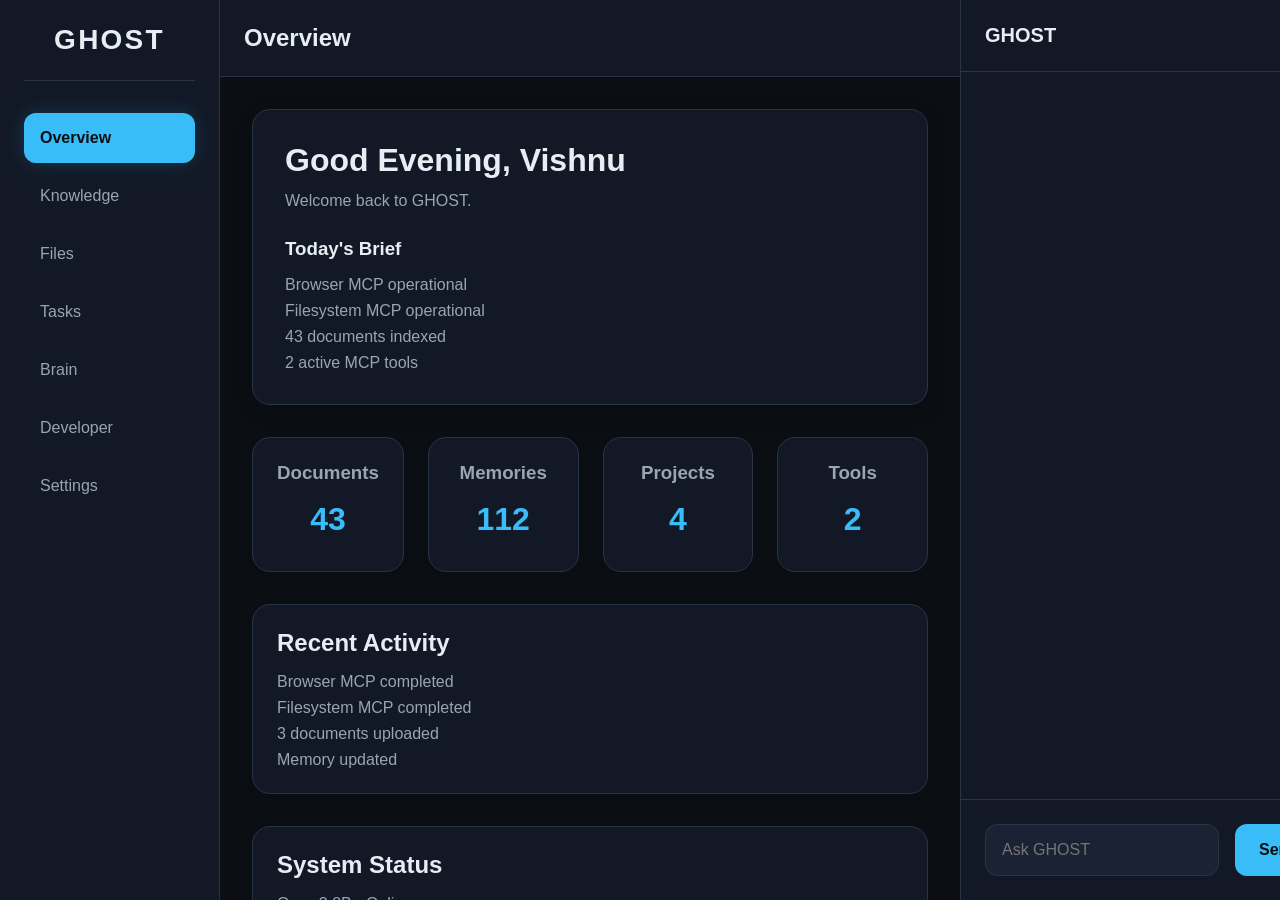
==== templates/index_v2.html @ 29f5d6f5 "Build UI v2 knowledge dashboard" ====
<!DOCTYPE html>
<html lang="en">

<head>
    <meta charset="UTF-8">
    <meta name="viewport" content="width=device-width, initial-scale=1.0">
    <title>GHOST v0.5</title>

    <!-- Core -->
    <link rel="stylesheet" href="/static/css/core/variables.css">
    <link rel="stylesheet" href="/static/css/core/global.css">
    <link rel="stylesheet" href="/static/css/core/animations.css">
    <link rel="stylesheet" href="/static/css/core/responsive.css">

    <!-- Layout -->
    <link rel="stylesheet" href="/static/css/layout/layout.css">

    <!-- Components -->
    <link rel="stylesheet" href="/static/css/components/sidebar.css">
    <link rel="stylesheet" href="/static/css/components/workspace.css">
    <link rel="stylesheet" href="/static/css/components/chat.css">
    <link rel="stylesheet" href="/static/css/components/cards.css">

    <!-- Pages -->
    <link rel="stylesheet" href="/static/css/pages/overview.css">
    <link rel="stylesheet" href="/static/css/pages/knowledge.css">


</head>

<body>

    <div class="app">

        <aside class="sidebar">

            <div class="logo">
                <h1>GHOST</h1>
            </div>

            <nav class="navigation">

                <button class="nav-button active" data-page="overview">
                    Overview
                </button>

                <button class="nav-button" data-page="knowledge">
                    Knowledge
                </button>

                <button class="nav-button" data-page="files">
                    Files
                </button>

                <button class="nav-button" data-page="tasks">
                    Tasks
                </button>

                <button class="nav-button" data-page="brain">
                    Brain
                </button>

                <button class="nav-button" data-page="developer">
                    Developer
                </button>

                <button class="nav-button" data-page="settings">
                    Settings
                </button>

            </nav>

        </aside>

        <main class="workspace">

            <header class="page-header">
                <h2>Overview</h2>
            </header>

            <section id="page-content" class="page-content">

            </section>

        </main>

        <aside class="chat-panel">

            <header class="chat-header">
                <h2>GHOST</h2>
            </header>

            <section id="chat-history">

            </section>

            <footer class="chat-input">

                <input id="message" type="text" placeholder="Ask GHOST">

                <button>
                    Send
                </button>

            </footer>

        </aside>

    </div>


    <script src="/static/js/pages.js"></script>
    <script src="/static/js/navigation.js"></script>
    <script src="/static/js/app.js"></script>

</body>

</html>
---- static/css/core/variables.css ----
:root {

    /* ==========================================
        COLORS
    ========================================== */

    /* Backgrounds */
    --bg-primary: #0B0F14;
    --bg-secondary: #121826;
    --bg-tertiary: #1A2233;
    --bg-hover: #222C3F;

    /* Borders */
    --border-color: #2B3445;


    /* ==========================================
        TEXT
    ========================================== */

    --text-primary: #E6EDF3;
    --text-secondary: #9AA4B2;
    --text-muted: #6B7280;

    /* ==========================================
       ACCENTS
    ========================================== */

    --accent-primary: #38BDF8;
    --accent-secondary: #8B5CF6;

    /* ==========================================
       STATUS
    ========================================== */

    --success: #22C55E;
    --warning: #F59E0B;
    --danger: #EF4444;

    /* ==========================================
       SPACING
    ========================================== */

    --space-xs: 4px;
    --space-sm: 8px;
    --space-md: 16px;
    --space-lg: 24px;
    --space-xl: 32px;
    --space-2xl: 48px;

    /* ==========================================
       BORDER RADIUS
    ========================================== */

    --radius-sm: 8px;
    --radius-md: 12px;
    --radius-lg: 18px;
    --radius-xl: 24px;

    /* ==========================================
       SHADOWS
    ========================================== */

    --shadow-sm: 0 2px 6px rgba(0,0,0,0.15);

    --shadow-md: 0 6px 20px rgba(0,0,0,0.25);

    --shadow-lg: 0 12px 32px rgba(0,0,0,0.35);

    --shadow-glow: 0 0 20px rgba(56,189,248,0.20);

    /* ==========================================
       TRANSITIONS
    ========================================== */

    --transition-fast: 0.15s ease;
    --transition-normal: 0.25s ease;
    --transition-slow: 0.4s ease;

    /* ==========================================
       SIDEBAR
    ========================================== */

    --sidebar-width: 260px;

    /* ==========================================
       CHAT
    ========================================== */

    --chat-width: 380px;

}
---- static/css/core/global.css ----
/* =====================================================
   RESET
===================================================== */

*,
*::before,
*::after {
  margin: 0;
  padding: 0;
  box-sizing: border-box;
}

/* =====================================================
   ROOT
===================================================== */

html {
  font-size: 16px;
  scroll-behavior: smooth;
}

/* =====================================================
   BODY
===================================================== */

html,
body {
  width: 100%;
  height: 100%;
}

body {
  background: var(--bg-primary);
  color: var(--text-primary);

  font-family: "Inter", sans-serif;

  overflow: hidden;

  -webkit-font-smoothing: antialiased;
  -moz-osx-font-smoothing: grayscale;
}

/* =====================================================
   MEDIA
===================================================== */

img,
picture,
svg {
  display: block;
  max-width: 100%;
}

/* =====================================================
   BUTTONS
===================================================== */

button {
  border: none;
  outline: none;

  background: transparent;
  color: inherit;
  font: inherit;
  cursor: pointer;
}

/* =====================================================
   INPUTS
===================================================== */

input,
textarea,
select {
  border: none;
  outline: none;

  background: transparent;
  color: inherit;
  font: inherit;
}

/* =====================================================
   LINKS
===================================================== */

a {
  color: inherit;
  text-decoration: none;
}

/* =====================================================
   LISTS
===================================================== */

ul,
ol {
  list-style: none;
}
---- static/css/core/animations.css ----
/* =====================================================
   TRANSITIONS
===================================================== */

* {
    transition:
        background var(--transition-normal),
        color var(--transition-normal),
        border-color var(--transition-normal),
        box-shadow var(--transition-normal);
}

/* =====================================================
   FADE
===================================================== */

.fade-in {
    animation: fadeIn .3s ease;
}

@keyframes fadeIn {

    from {
        opacity: 0;
        transform: translateY(8px);
    }

    to {
        opacity: 1;
        transform: translateY(0);
    }

}

/* =====================================================
   GLOW
===================================================== */

.glow:hover {
    box-shadow: var(--shadow-glow);
}
---- static/css/core/responsive.css ----
/* =====================================================
   LAPTOP
===================================================== */

@media (max-width: 1400px) {

    :root {
        --sidebar-width: 220px;
        --chat-width: 320px;
    }

}

/* =====================================================
   TABLET
===================================================== */

@media (max-width: 1024px) {

    .app {

        grid-template-columns:
            80px
            1fr;

    }

    .chat-panel {
        display: none;
    }

}

/* =====================================================
   MOBILE
===================================================== */

@media (max-width: 768px) {

    .app {
        display: flex;
        flex-direction: column;
    }

    .sidebar {
        display: none;
    }

}
---- static/css/layout/layout.css ----
/* =====================================================
   APPLICATION LAYOUT
===================================================== */

.app {
  display: grid;

  grid-template-columns:
    var(--sidebar-width)
    1fr
    var(--chat-width);

  width: 100%;
  height: 100vh;

  background: var(--bg-primary);
}

/* =====================================================
   SIDEBAR
===================================================== */

.sidebar {
  display: flex;
  flex-direction: column;

  background: var(--bg-secondary);

  border-right: 1px solid var(--border-color);

  overflow: hidden;
}

/* =====================================================
   WORKSPACE
===================================================== */

.workspace {
  display: flex;
  flex-direction: column;

  background: var(--bg-primary);

  overflow: hidden;
}

/* =====================================================
   CHAT PANEL
===================================================== */

.chat-panel {
  display: flex;
  flex-direction: column;

  background: var(--bg-secondary);

  border-left: 1px solid var(--border-color);

  overflow: hidden;
}

/* =====================================================
   PAGE STRUCTURE
===================================================== */

.page-header {
  flex-shrink: 0;
}

.page-content {
  flex: 1;

  overflow-y: auto;
}

/* =====================================================
   CHAT STRUCTURE
===================================================== */

.chat-header {
  flex-shrink: 0;
}

#chat-history {
  flex: 1;

  overflow-y: auto;
}

.chat-input {
  flex-shrink: 0;
}
---- static/css/components/sidebar.css ----
/* =====================================================
   SIDEBAR
===================================================== */

.sidebar {
    padding: var(--space-lg);

    display: flex;
    flex-direction: column;
    gap: var(--space-xl);
}

/* =====================================================
   LOGO
===================================================== */

.logo {
    display: flex;
    align-items: center;
    justify-content: center;

    padding-bottom: var(--space-lg);

    border-bottom: 1px solid var(--border-color);
}

.logo h1 {
    font-size: 1.75rem;
    font-weight: 700;

    color: var(--text-primary);

    letter-spacing: 0.08em;
}

/* =====================================================
   NAVIGATION
===================================================== */

.navigation {
    display: flex;
    flex-direction: column;

    gap: var(--space-sm);
}

/* =====================================================
   NAVIGATION BUTTONS
===================================================== */

.navigation button {
    width: 100%;

    display: flex;
    align-items: center;

    padding: var(--space-md);

    border-radius: var(--radius-md);

    color: var(--text-secondary);

    transition: var(--transition-normal);
}

.navigation button:hover {
    background: var(--bg-hover);

    color: var(--text-primary);
}

.navigation button.active {
    background: var(--accent-primary);

    color: var(--bg-primary);

    font-weight: 600;

    box-shadow: var(--shadow-glow);
}
---- static/css/components/workspace.css ----
/* =====================================================
   WORKSPACE
===================================================== */

.workspace {
  display: flex;
  flex-direction: column;

  background: var(--bg-primary);
}

/* =====================================================
   PAGE HEADER
===================================================== */

.page-header {
  display: flex;
  align-items: center;
  justify-content: space-between;

  padding: var(--space-lg);

  border-bottom: 1px solid var(--border-color);

  background: var(--bg-secondary);

  flex-shrink: 0;
}

.page-header h2 {
  font-size: 1.5rem;
  font-weight: 600;

  color: var(--text-primary);
}

/* =====================================================
   PAGE CONTENT
===================================================== */

.page-content {
  flex: 1;

  padding: var(--space-xl);

  overflow-y: auto;
}

/* =====================================================
   WELCOME SECTION
===================================================== */

.page-content h1 {
  font-size: 2.5rem;
  font-weight: 700;

  color: var(--text-primary);

  margin-bottom: var(--space-md);
}

.page-content p {
  font-size: 1rem;
  line-height: 1.7;

  color: var(--text-secondary);
}

/* =====================================================
   CONTENT CONTAINER
===================================================== */

.content-wrapper {
  display: flex;
  flex-direction: column;

  gap: var(--space-xl);
}

/* =====================================================
   SECTION
===================================================== */

.section {
  display: flex;
  flex-direction: column;

  gap: var(--space-lg);
}
---- static/css/components/chat.css ----
/* =====================================================
   CHAT PANEL
===================================================== */

.chat-panel {
    display: flex;
    flex-direction: column;

    background: var(--bg-secondary);
}

/* =====================================================
   CHAT HEADER
===================================================== */

.chat-header {
    display: flex;
    align-items: center;
    justify-content: space-between;

    padding: var(--space-lg);

    border-bottom: 1px solid var(--border-color);

    background: var(--bg-secondary);
}

.chat-header h2 {
    font-size: 1.25rem;
    font-weight: 600;
}

/* =====================================================
   CHAT HISTORY
===================================================== */

#chat-history {
    flex: 1;

    padding: var(--space-lg);

    overflow-y: auto;

    display: flex;
    flex-direction: column;
    gap: var(--space-md);
}

/* =====================================================
   CHAT INPUT
===================================================== */

.chat-input {
    display: flex;
    gap: var(--space-md);

    padding: var(--space-lg);

    border-top: 1px solid var(--border-color);

    background: var(--bg-secondary);
}

.chat-input input {
    flex: 1;

    padding: var(--space-md);

    background: var(--bg-tertiary);

    border: 1px solid var(--border-color);

    border-radius: var(--radius-md);

    color: var(--text-primary);
}

.chat-input button {
    padding: var(--space-md) var(--space-lg);

    border-radius: var(--radius-md);

    background: var(--accent-primary);

    color: var(--bg-primary);

    font-weight: 600;

    transition: var(--transition-normal);
}

.chat-input button:hover {
    box-shadow: var(--shadow-glow);
}
---- static/css/components/cards.css ----
/* =====================================================
   CARD
===================================================== */

.card {
  background: var(--bg-secondary);

  border: 1px solid var(--border-color);

  border-radius: var(--radius-lg);

  padding: var(--space-lg);

  box-shadow: var(--shadow-sm);
}

/* =====================================================
   CARD TITLE
===================================================== */

.card-title {
  margin-bottom: var(--space-md);

  color: var(--text-primary);

  font-size: 1.2rem;
  font-weight: 600;
}

/* =====================================================
   CARD BODY
===================================================== */

.card-body {
  color: var(--text-secondary);

  line-height: 1.7;
}

/* =====================================================
   CARD HOVER
===================================================== */

.card:hover {
  transform: translateY(-2px);

  box-shadow: var(--shadow-md);
}
---- static/css/pages/overview.css ----
/* =====================================================
   OVERVIEW
===================================================== */

.overview {
  display: flex;
  flex-direction: column;

  gap: var(--space-xl);
}

/* =====================================================
   HERO CARD
===================================================== */

.hero-card {
  background: var(--bg-secondary);

  border: 1px solid var(--border-color);

  border-radius: var(--radius-lg);

  padding: var(--space-xl);

  box-shadow: var(--shadow-md);
}

.hero-card h1 {
  font-size: 2rem;
  font-weight: 700;

  margin-bottom: var(--space-sm);
}

.hero-card p {
  margin-bottom: var(--space-lg);

  color: var(--text-secondary);
}

/* =====================================================
   DAILY BRIEF
===================================================== */

.daily-brief h3 {
  margin-bottom: var(--space-md);
}

.daily-brief ul {
  display: flex;
  flex-direction: column;

  gap: var(--space-sm);
}

.daily-brief li {
  color: var(--text-secondary);
}

/* =====================================================
   STATS GRID
===================================================== */

.stats-grid {
  display: grid;

  grid-template-columns: repeat(4, 1fr);

  gap: var(--space-lg);
}

.stats-grid .card {
  text-align: center;
}

.stats-grid h3 {
  margin-bottom: var(--space-sm);

  color: var(--text-secondary);
}

.stats-grid p {
  font-size: 2rem;
  font-weight: 700;

  color: var(--accent-primary);
}

/* =====================================================
   RECENT ACTIVITY
===================================================== */

.recent-activity ul,
.system-status ul {
  margin-top: var(--space-md);

  display: flex;
  flex-direction: column;

  gap: var(--space-sm);
}

.recent-activity li,
.system-status li {
  color: var(--text-secondary);
}
---- static/css/pages/knowledge.css ----
.knowledge-page {
  display: flex;
  flex-direction: column;
  gap: var(--space-xl);
}

.knowledge-header h1 {
  margin-bottom: var(--space-sm);
}

.knowledge-header p {
  color: var(--text-secondary);
}

.knowledge-stats {
  display: grid;
  grid-template-columns: repeat(4, 1fr);
  gap: var(--space-lg);
}

.knowledge-stats .card {
  text-align: center;
}

.knowledge-stats p {
  font-size: 2rem;
  font-weight: 700;
  color: var(--accent-primary);
}
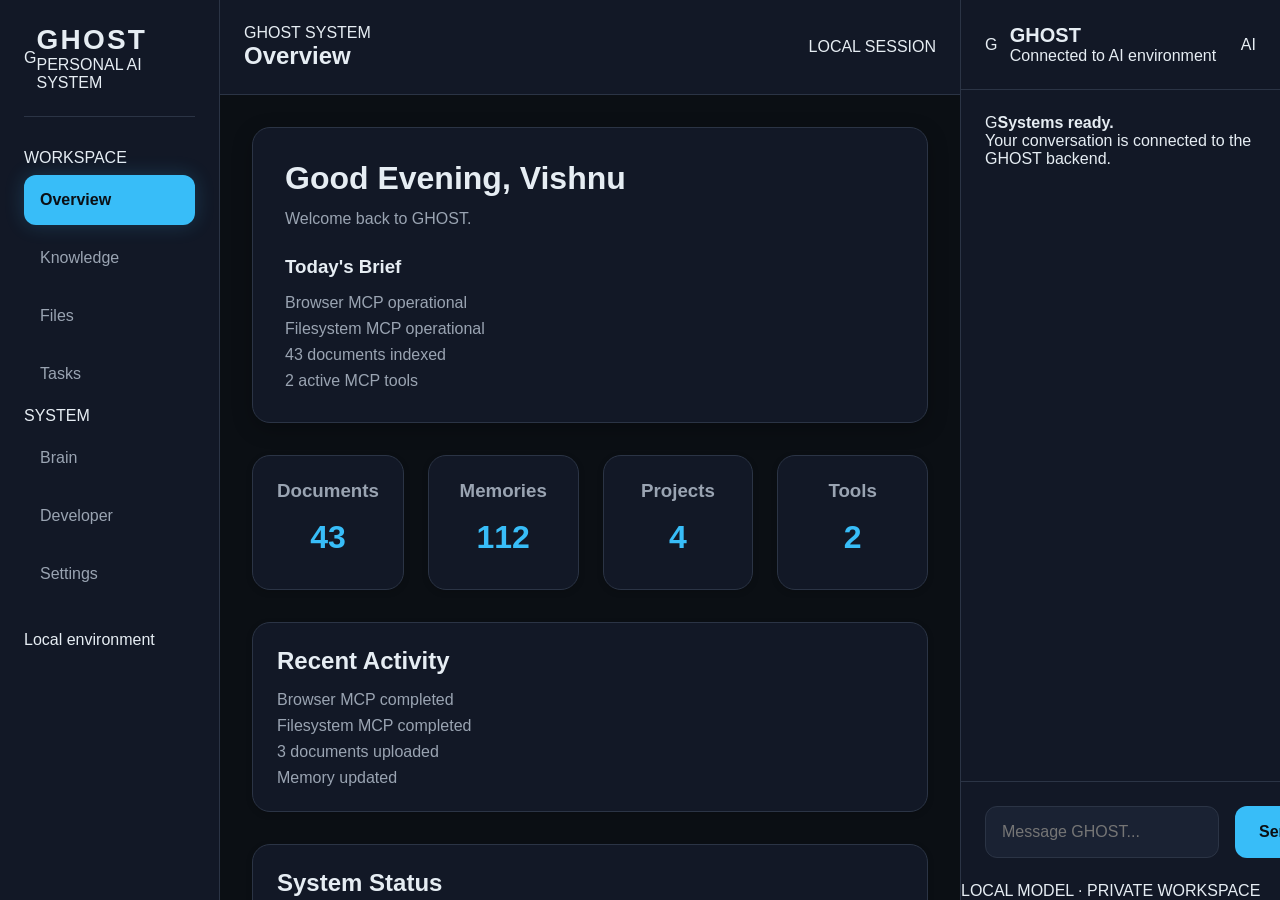
==== commit ee3c2824: "Integrate UI v2 layout and interaction foundation" ====
--- a/templates/index_v2.html
+++ b/templates/index_v2.html
@@ -1,118 +1,87 @@
 <!DOCTYPE html>
 <html lang="en">
+<head>
+  <meta charset="UTF-8">
+  <meta name="viewport" content="width=device-width, initial-scale=1.0">
+  <meta name="theme-color" content="#0b1018">
+  <title>GHOST</title>
+  <link rel="preconnect" href="https://fonts.googleapis.com">
+  <link rel="preconnect" href="https://fonts.gstatic.com" crossorigin>
+  <link href="https://fonts.googleapis.com/css2?family=DM+Sans:wght@400;500;600;700&family=Space+Grotesk:wght@400;500;600;700&display=swap" rel="stylesheet">
+  <link rel="stylesheet" href="/static/css/core/variables.css">
+  <link rel="stylesheet" href="/static/css/core/global.css">
+  <link rel="stylesheet" href="/static/css/core/animations.css">
+  <link rel="stylesheet" href="/static/css/core/responsive.css">
+  <link rel="stylesheet" href="/static/css/layout/layout.css">
+  <link rel="stylesheet" href="/static/css/components/sidebar.css">
+  <link rel="stylesheet" href="/static/css/components/workspace.css">
+  <link rel="stylesheet" href="/static/css/components/chat.css">
+  <link rel="stylesheet" href="/static/css/components/cards.css">
+  <link rel="stylesheet" href="/static/css/pages/overview.css">
+  <link rel="stylesheet" href="/static/css/pages/knowledge.css">
+  <link rel="stylesheet" href="/static/css/pages/files.css">
+  <link rel="stylesheet" href="/static/css/pages/brain.css">
+  <link rel="stylesheet" href="/static/css/pages/tasks.css">
+  <link rel="stylesheet" href="/static/css/pages/developer.css">
+  <link rel="stylesheet" href="/static/css/pages/settings.css">
+</head>
+<body>
+  <div class="app">
+    <aside class="sidebar">
+      <div class="logo">
+        <div class="logo-mark" aria-hidden="true">G</div>
+        <div><h1>GHOST</h1><span>PERSONAL AI SYSTEM</span></div>
+      </div>
+      <nav class="navigation" aria-label="Main navigation">
+        <span class="nav-section-label">WORKSPACE</span>
+        <button class="nav-button active" data-page="overview" aria-current="page"><span class="nav-indicator"></span>Overview</button>
+        <button class="nav-button" data-page="knowledge"><span class="nav-indicator"></span>Knowledge</button>
+        <button class="nav-button" data-page="files"><span class="nav-indicator"></span>Files</button>
+        <button class="nav-button" data-page="tasks"><span class="nav-indicator"></span>Tasks</button>
+        <span class="nav-section-label">SYSTEM</span>
+        <button class="nav-button" data-page="brain"><span class="nav-indicator"></span>Brain</button>
+        <button class="nav-button" data-page="developer"><span class="nav-indicator"></span>Developer</button>
+        <button class="nav-button" data-page="settings"><span class="nav-indicator"></span>Settings</button>
+      </nav>
+      <div class="sidebar-footer"><span class="online-indicator"></span><span>Local environment</span></div>
+    </aside>
 
-<head>
-    <meta charset="UTF-8">
-    <meta name="viewport" content="width=device-width, initial-scale=1.0">
-    <title>GHOST v0.5</title>
+    <main class="workspace">
+      <header class="page-header">
+        <div><span class="header-kicker">GHOST SYSTEM</span><h2 id="current-page-title">Overview</h2></div>
+        <div class="header-status"><span class="online-indicator"></span>LOCAL SESSION</div>
+      </header>
+      <section id="page-content" class="page-content" aria-live="polite"></section>
+    </main>
 
-    <!-- Core -->
-    <link rel="stylesheet" href="/static/css/core/variables.css">
-    <link rel="stylesheet" href="/static/css/core/global.css">
-    <link rel="stylesheet" href="/static/css/core/animations.css">
-    <link rel="stylesheet" href="/static/css/core/responsive.css">
+    <aside class="chat-panel" aria-label="Chat with GHOST">
+      <header class="chat-header">
+        <div class="chat-avatar">G</div>
+        <div><h2>GHOST</h2><span><i class="online-indicator"></i> Connected to AI environment</span></div>
+        <span class="chat-header-spacer"></span>
+        <span class="chat-version-mark">AI</span>
+      </header>
+      <section id="chat-history" class="chat-history" aria-live="polite">
+        <div class="chat-welcome"><span class="welcome-orbit">G</span><strong>Systems ready.</strong><p>Your conversation is connected to the GHOST backend.</p></div>
+      </section>
+      <footer class="chat-input">
+        <input id="message" type="text" placeholder="Message GHOST..." autocomplete="off" aria-label="Message GHOST">
+        <button id="send-button" type="button" aria-label="Send message">Send</button>
+      </footer>
+      <div class="chat-footnote">LOCAL MODEL · PRIVATE WORKSPACE</div>
+    </aside>
+  </div>
 
-    <!-- Layout -->
-    <link rel="stylesheet" href="/static/css/layout/layout.css">
-
-    <!-- Components -->
-    <link rel="stylesheet" href="/static/css/components/sidebar.css">
-    <link rel="stylesheet" href="/static/css/components/workspace.css">
-    <link rel="stylesheet" href="/static/css/components/chat.css">
-    <link rel="stylesheet" href="/static/css/components/cards.css">
-
-    <!-- Pages -->
-    <link rel="stylesheet" href="/static/css/pages/overview.css">
-    <link rel="stylesheet" href="/static/css/pages/knowledge.css">
-
-
-</head>
-
-<body>
-
-    <div class="app">
-
-        <aside class="sidebar">
-
-            <div class="logo">
-                <h1>GHOST</h1>
-            </div>
-
-            <nav class="navigation">
-
-                <button class="nav-button active" data-page="overview">
-                    Overview
-                </button>
-
-                <button class="nav-button" data-page="knowledge">
-                    Knowledge
-                </button>
-
-                <button class="nav-button" data-page="files">
-                    Files
-                </button>
-
-                <button class="nav-button" data-page="tasks">
-                    Tasks
-                </button>
-
-                <button class="nav-button" data-page="brain">
-                    Brain
-                </button>
-
-                <button class="nav-button" data-page="developer">
-                    Developer
-                </button>
-
-                <button class="nav-button" data-page="settings">
-                    Settings
-                </button>
-
-            </nav>
-
-        </aside>
-
-        <main class="workspace">
-
-            <header class="page-header">
-                <h2>Overview</h2>
-            </header>
-
-            <section id="page-content" class="page-content">
-
-            </section>
-
-        </main>
-
-        <aside class="chat-panel">
-
-            <header class="chat-header">
-                <h2>GHOST</h2>
-            </header>
-
-            <section id="chat-history">
-
-            </section>
-
-            <footer class="chat-input">
-
-                <input id="message" type="text" placeholder="Ask GHOST">
-
-                <button>
-                    Send
-                </button>
-
-            </footer>
-
-        </aside>
-
-    </div>
-
-
-    <script src="/static/js/pages.js"></script>
-    <script src="/static/js/navigation.js"></script>
-    <script src="/static/js/app.js"></script>
-
+  <script src="/static/js/api.js"></script>
+  <script src="/static/js/pages.js"></script>
+  <script src="/static/js/overview.js"></script>
+  <script src="/static/js/knowledge.js"></script>
+  <script src="/static/js/files.js"></script>
+  <script src="/static/js/tasks.js"></script>
+  <script src="/static/js/brain.js"></script>
+  <script src="/static/js/developer.js"></script>
+  <script src="/static/js/settings.js"></script>
+  <script src="/static/js/navigation.js"></script>
+  <script src="/static/js/app.js"></script>
 </body>
-
 </html>
--- a/static/css/components/chat.css
+++ b/static/css/components/chat.css
@@ -3,10 +3,10 @@
 ===================================================== */
 
 .chat-panel {
-    display: flex;
-    flex-direction: column;
+  display: flex;
+  flex-direction: column;
 
-    background: var(--bg-secondary);
+  background: var(--bg-secondary);
 }
 
 /* =====================================================
@@ -14,20 +14,20 @@
 ===================================================== */
 
 .chat-header {
-    display: flex;
-    align-items: center;
-    justify-content: space-between;
+  display: flex;
+  align-items: center;
+  justify-content: space-between;
 
-    padding: var(--space-lg);
+  padding: var(--space-lg);
 
-    border-bottom: 1px solid var(--border-color);
+  border-bottom: 1px solid var(--border-color);
 
-    background: var(--bg-secondary);
+  background: var(--bg-secondary);
 }
 
 .chat-header h2 {
-    font-size: 1.25rem;
-    font-weight: 600;
+  font-size: 1.25rem;
+  font-weight: 600;
 }
 
 /* =====================================================
@@ -35,15 +35,53 @@
 ===================================================== */
 
 #chat-history {
-    flex: 1;
+  flex: 1;
 
-    padding: var(--space-lg);
+  padding: var(--space-lg);
 
-    overflow-y: auto;
+  overflow-y: auto;
 
-    display: flex;
-    flex-direction: column;
-    gap: var(--space-md);
+  display: flex;
+  flex-direction: column;
+  gap: var(--space-md);
+}
+
+/* =====================================================
+   CHAT MESSAGES
+===================================================== */
+
+.user-message {
+  align-self: flex-end;
+
+  max-width: 80%;
+
+  padding: var(--space-md);
+
+  background: var(--accent-primary);
+
+  color: var(--bg-primary);
+
+  border-radius: var(--radius-lg);
+
+  word-wrap: break-word;
+}
+
+.assistant-message {
+  align-self: flex-start;
+
+  max-width: 80%;
+
+  padding: var(--space-md);
+
+  background: var(--bg-tertiary);
+
+  border: 1px solid var(--border-color);
+
+  border-radius: var(--radius-lg);
+
+  color: var(--text-primary);
+
+  word-wrap: break-word;
 }
 
 /* =====================================================
@@ -51,44 +89,83 @@
 ===================================================== */
 
 .chat-input {
-    display: flex;
-    gap: var(--space-md);
+  display: flex;
+  gap: var(--space-md);
 
-    padding: var(--space-lg);
+  padding: var(--space-lg);
 
-    border-top: 1px solid var(--border-color);
+  border-top: 1px solid var(--border-color);
 
-    background: var(--bg-secondary);
+  background: var(--bg-secondary);
 }
 
 .chat-input input {
-    flex: 1;
+  flex: 1;
 
-    padding: var(--space-md);
+  padding: var(--space-md);
 
-    background: var(--bg-tertiary);
+  background: var(--bg-tertiary);
 
-    border: 1px solid var(--border-color);
+  border: 1px solid var(--border-color);
 
-    border-radius: var(--radius-md);
+  border-radius: var(--radius-md);
 
-    color: var(--text-primary);
+  color: var(--text-primary);
 }
 
 .chat-input button {
-    padding: var(--space-md) var(--space-lg);
+  padding: var(--space-md) var(--space-lg);
 
-    border-radius: var(--radius-md);
+  border-radius: var(--radius-md);
 
-    background: var(--accent-primary);
+  background: var(--accent-primary);
 
-    color: var(--bg-primary);
+  color: var(--bg-primary);
 
-    font-weight: 600;
+  font-weight: 600;
 
-    transition: var(--transition-normal);
+  transition: var(--transition-normal);
 }
 
 .chat-input button:hover {
-    box-shadow: var(--shadow-glow);
-}+  box-shadow: var(--shadow-glow);
+}
+
+.thinking {
+  display: flex;
+  gap: 6px;
+  width: fit-content;
+}
+
+.thinking span {
+  width: 8px;
+  height: 8px;
+
+  border-radius: 50%;
+
+  background: var(--accent-primary);
+
+  animation: bounce 1s infinite;
+}
+
+.thinking span:nth-child(2) {
+  animation-delay: 0.2s;
+}
+
+.thinking span:nth-child(3) {
+  animation-delay: 0.4s;
+}
+
+@keyframes bounce {
+  0%,
+  80%,
+  100% {
+    transform: scale(0.6);
+    opacity: 0.5;
+  }
+
+  40% {
+    transform: scale(1);
+    opacity: 1;
+  }
+}
--- a/static/css/pages/files.css
+++ b/static/css/pages/files.css
@@ -0,0 +1,29 @@
+.files-page {
+  display: flex;
+  flex-direction: column;
+  gap: var(--space-xl);
+}
+
+.files-header h1 {
+  margin-bottom: var(--space-sm);
+}
+
+.files-header p {
+  color: var(--text-secondary);
+}
+
+.files-stats {
+  display: grid;
+  grid-template-columns: repeat(4, 1fr);
+  gap: var(--space-lg);
+}
+
+.files-stats .card {
+  text-align: center;
+}
+
+.files-stats p {
+  font-size: 2rem;
+  font-weight: 700;
+  color: var(--accent-primary);
+}
--- a/static/css/pages/brain.css
+++ b/static/css/pages/brain.css
@@ -0,0 +1,29 @@
+.brain-page {
+  display: flex;
+  flex-direction: column;
+  gap: var(--space-xl);
+}
+
+.brain-header h1 {
+  margin-bottom: var(--space-sm);
+}
+
+.brain-header p {
+  color: var(--text-secondary);
+}
+
+.brain-stats {
+  display: grid;
+  grid-template-columns: repeat(4, 1fr);
+  gap: var(--space-lg);
+}
+
+.brain-stats .card {
+  text-align: center;
+}
+
+.brain-stats p {
+  font-size: 2rem;
+  font-weight: 700;
+  color: var(--accent-primary);
+}
--- a/static/css/pages/tasks.css
+++ b/static/css/pages/tasks.css
@@ -0,0 +1,29 @@
+.tasks-page {
+  display: flex;
+  flex-direction: column;
+  gap: var(--space-xl);
+}
+
+.tasks-header h1 {
+  margin-bottom: var(--space-sm);
+}
+
+.tasks-header p {
+  color: var(--text-secondary);
+}
+
+.tasks-stats {
+  display: grid;
+  grid-template-columns: repeat(4, 1fr);
+  gap: var(--space-lg);
+}
+
+.tasks-stats .card {
+  text-align: center;
+}
+
+.tasks-stats p {
+  font-size: 2rem;
+  font-weight: 700;
+  color: var(--accent-primary);
+}
--- a/static/css/pages/developer.css
+++ b/static/css/pages/developer.css
@@ -0,0 +1,29 @@
+.developer-page {
+  display: flex;
+  flex-direction: column;
+  gap: var(--space-xl);
+}
+
+.developer-header h1 {
+  margin-bottom: var(--space-sm);
+}
+
+.developer-header p {
+  color: var(--text-secondary);
+}
+
+.developer-stats {
+  display: grid;
+  grid-template-columns: repeat(4, 1fr);
+  gap: var(--space-lg);
+}
+
+.developer-stats .card {
+  text-align: center;
+}
+
+.developer-stats p {
+  font-size: 2rem;
+  font-weight: 700;
+  color: var(--accent-primary);
+}
--- a/static/css/pages/settings.css
+++ b/static/css/pages/settings.css
@@ -0,0 +1,23 @@
+.settings-page {
+  display: flex;
+  flex-direction: column;
+  gap: var(--space-xl);
+}
+
+.settings-header h1 {
+  margin-bottom: var(--space-sm);
+}
+
+.settings-header p {
+  color: var(--text-secondary);
+}
+
+.settings-grid {
+  display: grid;
+  grid-template-columns: repeat(4, 1fr);
+  gap: var(--space-lg);
+}
+
+.settings-grid .card {
+  text-align: center;
+}
